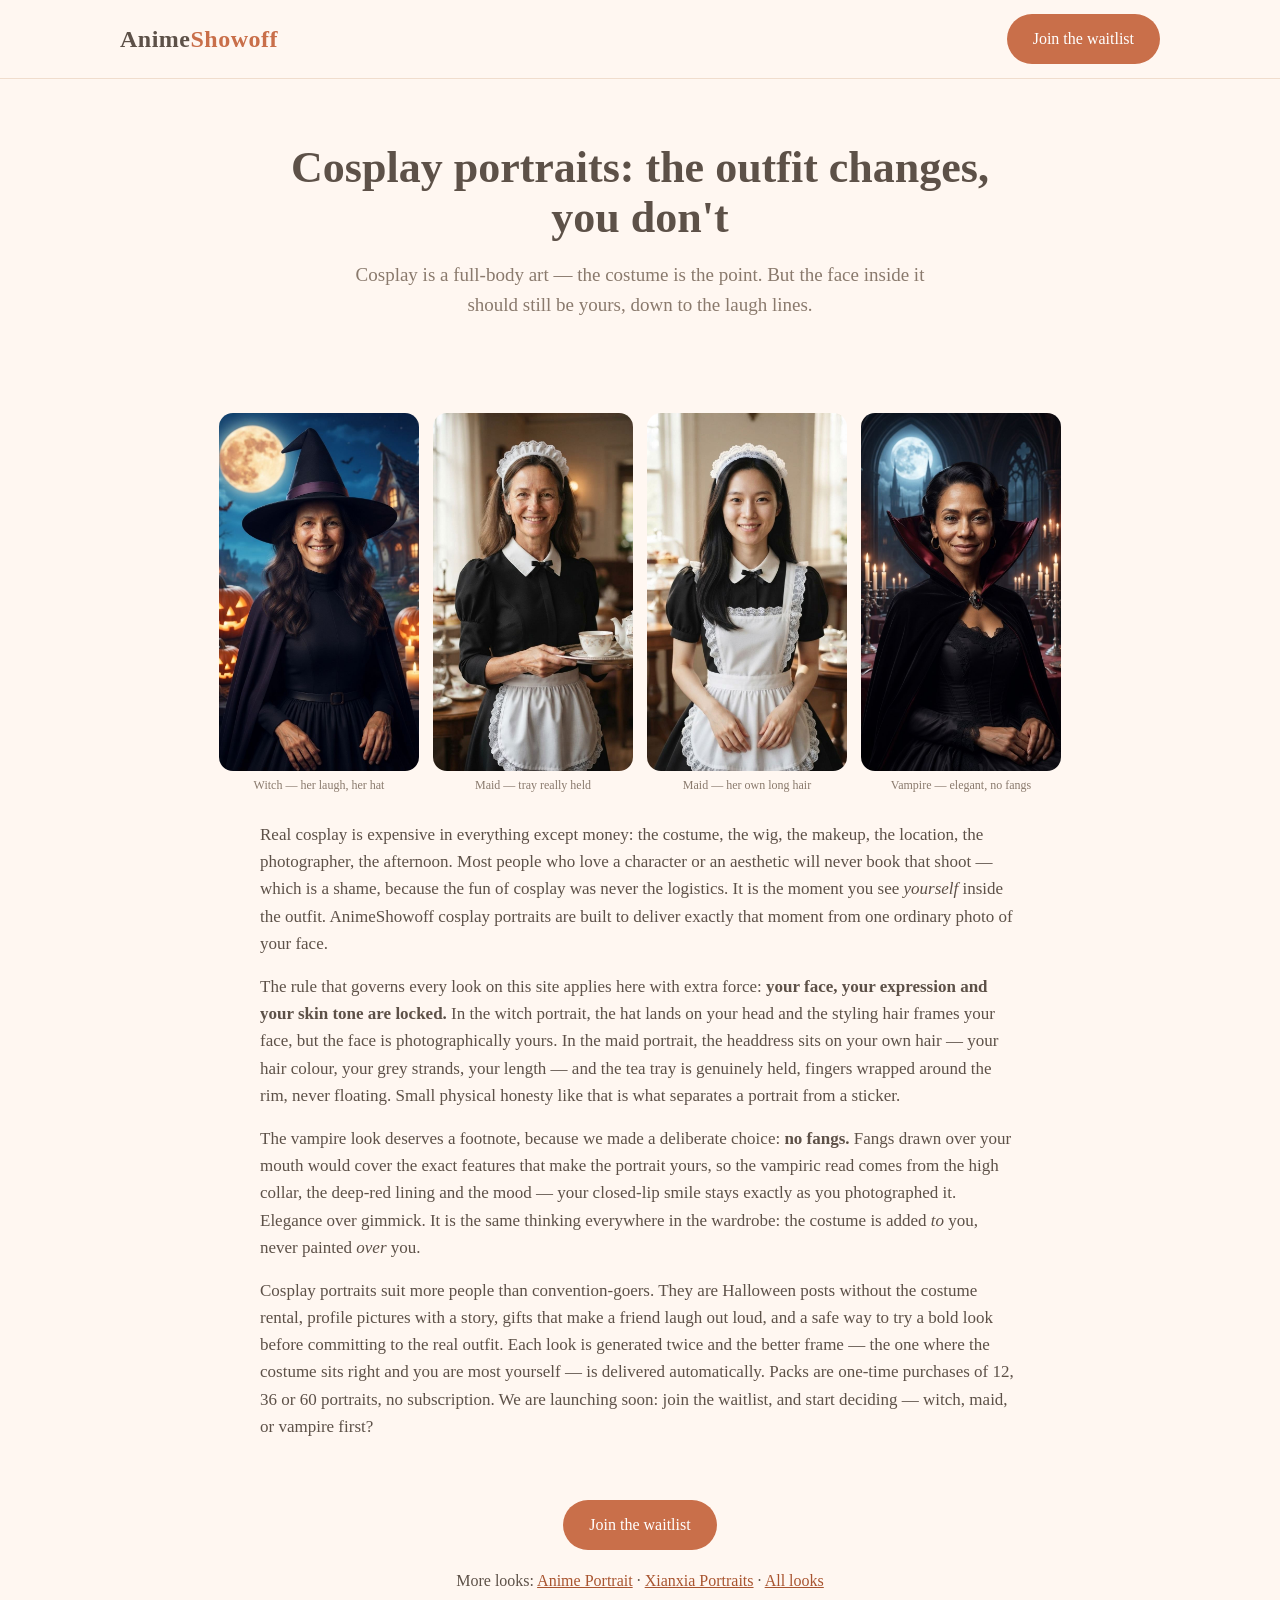
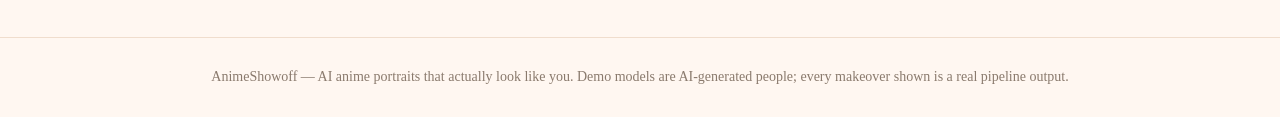
==== cosplay/index.html @ 93ccb56d "Add files via upload" ====
<!DOCTYPE html>
<html lang="en">
<head>
<meta charset="utf-8">
<meta name="viewport" content="width=device-width, initial-scale=1">
<title>Cosplay Portraits — Witch, Maid &amp; Vampire, Still You | AnimeShowoff</title>
<meta name="description" content="Full-body cosplay portraits from one photo: witch, maid and vampire looks with your real face, your own hair and your expression kept. No costume rental, no photo shoot.">
<link rel="canonical" href="https://animeshowoff.com/cosplay/">
<meta property="og:type" content="website">
<meta property="og:title" content="Cosplay Portraits — AnimeShowoff">
<meta property="og:description" content="Cosplay is the outfit. The face is yours. Witch, maid and vampire portraits from a single photo.">
<meta property="og:url" content="https://animeshowoff.com/cosplay/">
<meta property="og:image" content="https://animeshowoff.com/assets/f1-witch.jpg">
<link rel="stylesheet" href="/style.css">
</head>
<body>
<header class="site"><div class="wrap">
  <a class="logo" href="/">Anime<span>Showoff</span></a>
  <a class="btn" href="/#waitlist">Join the waitlist</a>
</div></header>

<div class="wrap">
  <section class="hero">
    <h1>Cosplay portraits: the outfit changes, you don't</h1>
    <p class="sub">Cosplay is a full-body art — the costume is the point. But the face inside it should still be yours, down to the laugh lines.</p>
  </section>

  <div class="gallery">
    <figure><img src="/assets/f1-witch.jpg" alt="Witch cosplay portrait — real face and warm laugh kept under the witch hat"><figcaption>Witch — her laugh, her hat</figcaption></figure>
    <figure><img src="/assets/f1-maid.jpg" alt="Maid cosplay portrait holding a tea tray, headdress on her own hair"><figcaption>Maid — tray really held</figcaption></figure>
    <figure><img src="/assets/f2-maid.jpg" alt="Maid cosplay portrait of a young woman, long hair kept loose and natural"><figcaption>Maid — her own long hair</figcaption></figure>
    <figure><img src="/assets/f3-vampire.jpg" alt="Vampire cosplay portrait — elegant, closed-lip smile, no fake fangs"><figcaption>Vampire — elegant, no fangs</figcaption></figure>
  </div>

  <div class="prose">
    <p>Real cosplay is expensive in everything except money: the costume, the wig, the makeup, the location, the photographer, the afternoon. Most people who love a character or an aesthetic will never book that shoot — which is a shame, because the fun of cosplay was never the logistics. It is the moment you see <em>yourself</em> inside the outfit. AnimeShowoff cosplay portraits are built to deliver exactly that moment from one ordinary photo of your face.</p>
    <p>The rule that governs every look on this site applies here with extra force: <strong>your face, your expression and your skin tone are locked.</strong> In the witch portrait, the hat lands on your head and the styling hair frames your face, but the face is photographically yours. In the maid portrait, the headdress sits on your own hair — your hair colour, your grey strands, your length — and the tea tray is genuinely held, fingers wrapped around the rim, never floating. Small physical honesty like that is what separates a portrait from a sticker.</p>
    <p>The vampire look deserves a footnote, because we made a deliberate choice: <strong>no fangs.</strong> Fangs drawn over your mouth would cover the exact features that make the portrait yours, so the vampiric read comes from the high collar, the deep-red lining and the mood — your closed-lip smile stays exactly as you photographed it. Elegance over gimmick. It is the same thinking everywhere in the wardrobe: the costume is added <em>to</em> you, never painted <em>over</em> you.</p>
    <p>Cosplay portraits suit more people than convention-goers. They are Halloween posts without the costume rental, profile pictures with a story, gifts that make a friend laugh out loud, and a safe way to try a bold look before committing to the real outfit. Each look is generated twice and the better frame — the one where the costume sits right and you are most yourself — is delivered automatically. Packs are one-time purchases of 12, 36 or 60 portraits, no subscription. We are launching soon: join the waitlist, and start deciding — witch, maid, or vampire first?</p>
  </div>

  <section class="center">
    <a class="btn" href="/#waitlist">Join the waitlist</a>
    <p style="margin-top:18px">More looks: <a href="/anime-portrait/">Anime Portrait</a> · <a href="/xianxia/">Xianxia Portraits</a> · <a href="/">All looks</a></p>
  </section>
</div>

<footer><div class="wrap">AnimeShowoff — AI anime portraits that actually look like you. Demo models are AI-generated people; every makeover shown is a real pipeline output.</div></footer>
</body>
</html>
---- style.css ----
:root{
  --bg:#fff7f1; --ink:#5d5148; --ink-soft:#8a7a6d; --card:#ffffff;
  --accent:#c96f4a; --accent-dark:#a8542f; --line:#f0ddcd; --gold:#e9b44c;
}
*{box-sizing:border-box;margin:0;padding:0}
body{background:var(--bg);color:var(--ink);font-family:Georgia,'Times New Roman',serif;line-height:1.6}
img{max-width:100%;display:block}
a{color:var(--accent-dark)}
.wrap{max-width:1080px;margin:0 auto;padding:0 20px}
header.site{position:sticky;top:0;background:rgba(255,247,241,.92);backdrop-filter:blur(6px);border-bottom:1px solid var(--line);z-index:10}
header.site .wrap{display:flex;justify-content:space-between;align-items:center;padding-top:14px;padding-bottom:14px}
.logo{font-size:24px;font-weight:bold;letter-spacing:.5px;color:var(--ink);text-decoration:none}
.logo span{color:var(--accent)}
.btn{display:inline-block;background:var(--accent);color:#fff;text-decoration:none;padding:12px 26px;border-radius:999px;font-size:16px;border:none;cursor:pointer;font-family:inherit}
.btn:hover{background:var(--accent-dark)}
.btn.ghost{background:transparent;color:var(--accent-dark);border:2px solid var(--accent)}
.hero{padding:64px 0 40px;text-align:center}
.hero h1{font-size:44px;line-height:1.15;max-width:760px;margin:0 auto 16px}
.hero p.sub{font-size:19px;color:var(--ink-soft);max-width:620px;margin:0 auto 26px}
.hero-pair{display:flex;gap:16px;justify-content:center;flex-wrap:wrap;margin-top:36px}
.hero-pair figure{width:230px}
.hero-pair img{border-radius:16px;aspect-ratio:768/1376;object-fit:cover;width:100%}
.hero-pair figcaption{font-size:13px;color:var(--ink-soft);margin-top:6px}
section{padding:44px 0}
h2{font-size:30px;text-align:center;margin-bottom:10px}
p.lede{text-align:center;color:var(--ink-soft);max-width:640px;margin:0 auto 28px}
.showcase{display:flex;justify-content:center}
.stage{position:relative;width:300px;aspect-ratio:768/1376;border-radius:18px;overflow:hidden}
.stage img{position:absolute;inset:0;width:100%;height:100%;object-fit:cover;opacity:0;animation:fade 18s infinite}
.stage img:nth-child(1){animation-delay:0s}.stage img:nth-child(2){animation-delay:3s}
.stage img:nth-child(3){animation-delay:6s}.stage img:nth-child(4){animation-delay:9s}
.stage img:nth-child(5){animation-delay:12s}.stage img:nth-child(6){animation-delay:15s}
@keyframes fade{0%{opacity:0}4%{opacity:1}16%{opacity:1}20%{opacity:0}100%{opacity:0}}
.matrix-row{margin-bottom:30px}
.matrix-row h3{font-size:17px;margin-bottom:10px;color:var(--ink)}
.row-imgs{display:flex;gap:10px;overflow-x:auto;padding-bottom:6px}
.row-imgs figure{flex:0 0 128px}
.row-imgs img{border-radius:12px;aspect-ratio:768/1376;object-fit:cover;width:100%}
.row-imgs figcaption{font-size:12px;color:var(--ink-soft);text-align:center;margin-top:4px}
.row-imgs figure.orig img{outline:3px solid var(--gold)}
.steps{display:grid;grid-template-columns:repeat(auto-fit,minmax(240px,1fr));gap:18px}
.step{background:var(--card);border:1px solid var(--line);border-radius:16px;padding:24px}
.step .n{font-size:28px;color:var(--accent);font-weight:bold}
.pricing{display:grid;grid-template-columns:repeat(auto-fit,minmax(250px,1fr));gap:18px;align-items:stretch}
.pack{background:var(--card);border:1px solid var(--line);border-radius:18px;padding:28px 24px;text-align:center;position:relative;display:flex;flex-direction:column}
.pack.best{border:2px solid var(--accent)}
.badge{position:absolute;top:-13px;left:50%;transform:translateX(-50%);background:var(--accent);color:#fff;font-size:12px;padding:4px 14px;border-radius:999px;letter-spacing:1px}
.pack .price{font-size:38px;font-weight:bold}
.pack .count{font-size:17px;margin:2px 0 4px}
.pack .per{font-size:13px;color:var(--ink-soft)}
.pack .persona{font-style:italic;margin:12px 0 16px;color:var(--ink)}
.pack ul{list-style:none;font-size:14px;color:var(--ink-soft);margin-bottom:20px}
.pack .btn{margin-top:auto}
.waitlist{background:var(--card);border:1px solid var(--line);border-radius:18px;padding:36px 28px;text-align:center;max-width:640px;margin:0 auto}
.waitlist form{display:flex;gap:10px;flex-wrap:wrap;justify-content:center;margin-top:18px}
.waitlist input[type=email]{flex:1 1 260px;padding:12px 16px;border:1px solid var(--line);border-radius:999px;font-size:16px;font-family:inherit}
.waitlist select{padding:12px;border:1px solid var(--line);border-radius:999px;font-size:15px;font-family:inherit;background:#fff}
#wl-msg{margin-top:12px;font-size:15px;min-height:22px}
.faq{max-width:760px;margin:0 auto}
.faq details{background:var(--card);border:1px solid var(--line);border-radius:12px;padding:16px 20px;margin-bottom:10px}
.faq summary{cursor:pointer;font-weight:bold}
.faq p{margin-top:8px;color:var(--ink-soft)}
footer{border-top:1px solid var(--line);padding:28px 0;text-align:center;color:var(--ink-soft);font-size:14px}
.gallery{display:flex;gap:14px;flex-wrap:wrap;justify-content:center;margin:26px 0}
.gallery figure{width:200px}
.gallery img{border-radius:14px;aspect-ratio:768/1376;object-fit:cover;width:100%}
.gallery figcaption{font-size:12px;color:var(--ink-soft);text-align:center;margin-top:5px}
.prose{max-width:760px;margin:0 auto}
.prose p{margin-bottom:16px;font-size:17px}
.center{text-align:center}
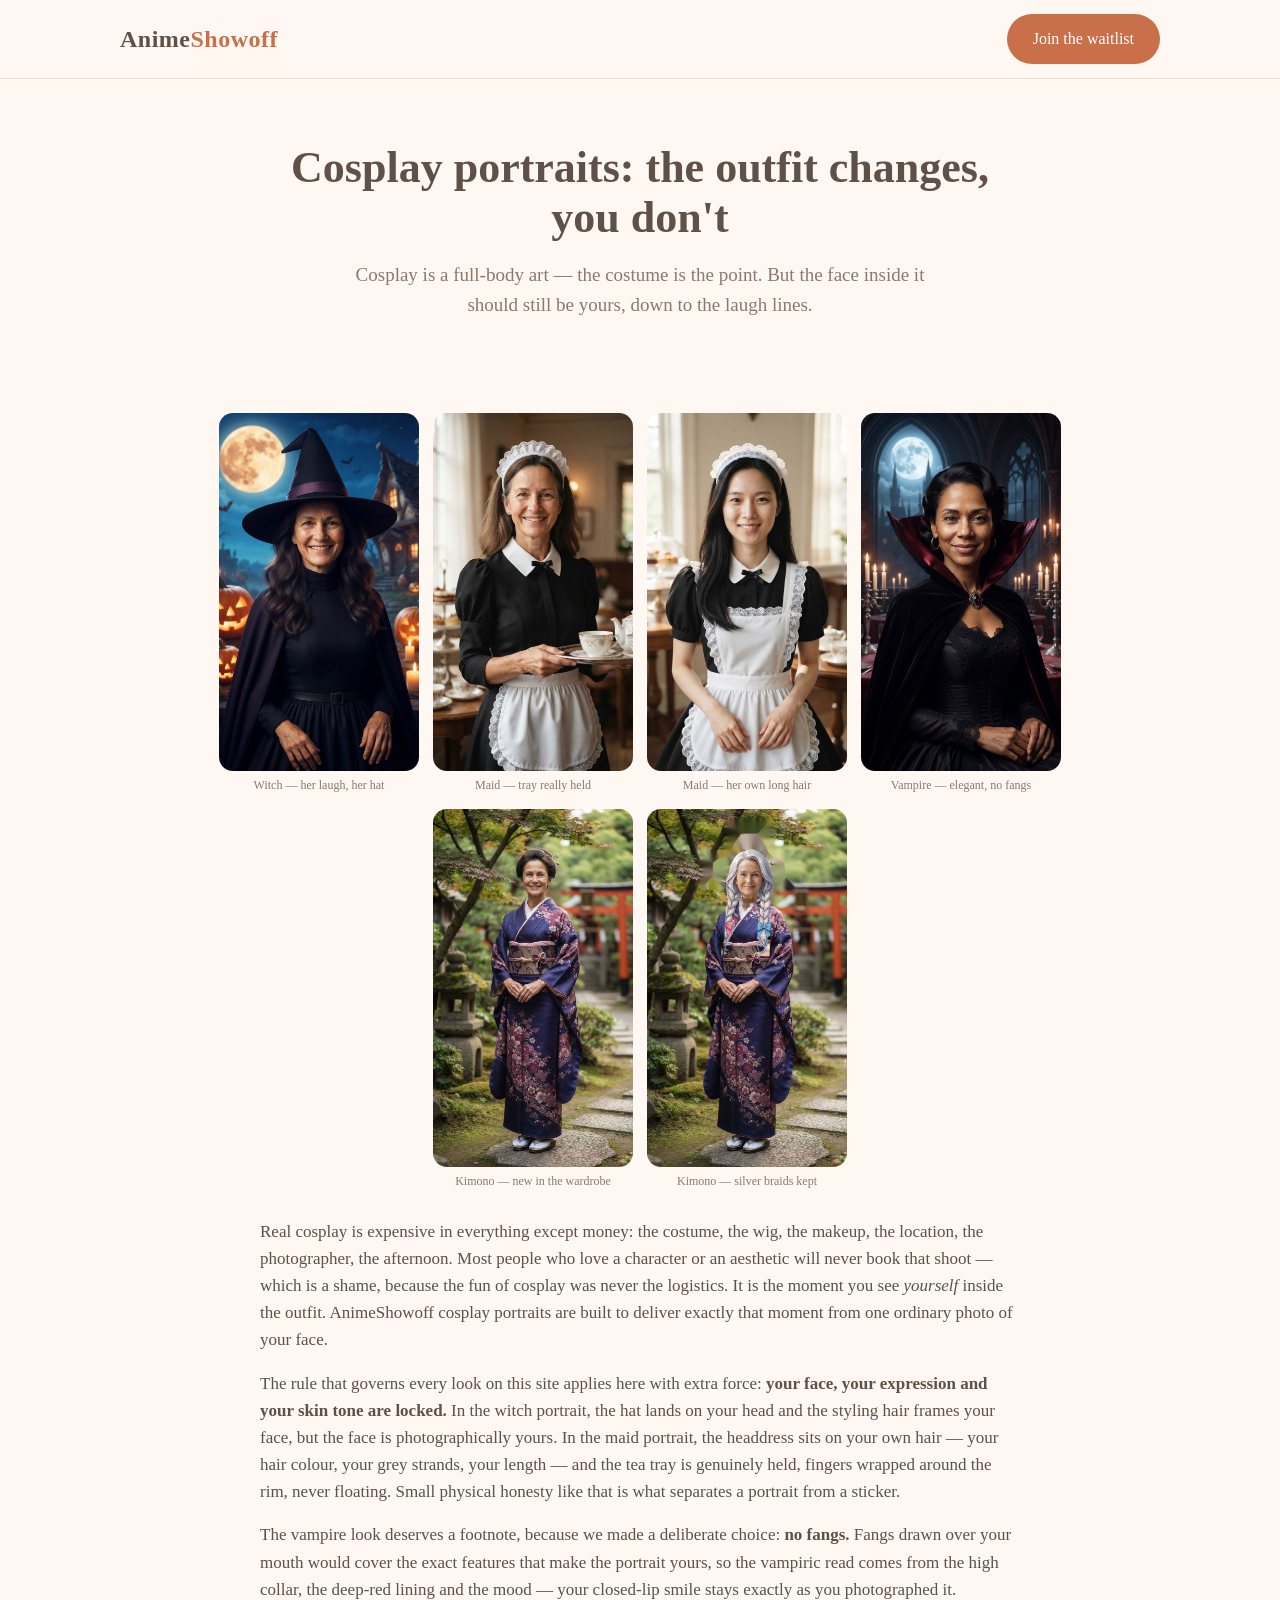
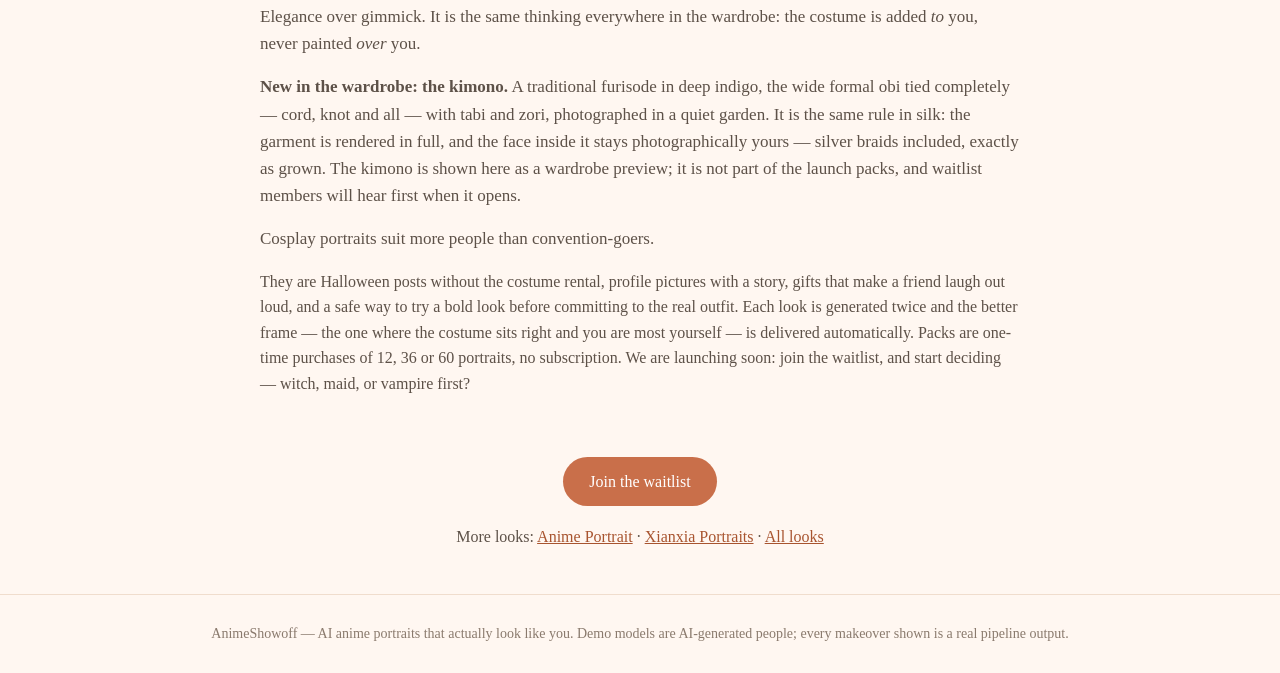
==== commit c48a1b22: "Add files via upload" ====
--- a/cosplay/index.html
+++ b/cosplay/index.html
@@ -30,13 +30,16 @@
     <figure><img src="/assets/f1-maid.jpg" alt="Maid cosplay portrait holding a tea tray, headdress on her own hair"><figcaption>Maid — tray really held</figcaption></figure>
     <figure><img src="/assets/f2-maid.jpg" alt="Maid cosplay portrait of a young woman, long hair kept loose and natural"><figcaption>Maid — her own long hair</figcaption></figure>
     <figure><img src="/assets/f3-vampire.jpg" alt="Vampire cosplay portrait — elegant, closed-lip smile, no fake fangs"><figcaption>Vampire — elegant, no fangs</figcaption></figure>
+    <figure><img src="/assets/f1-kimono.jpg" alt="Kimono portrait of a woman in her fifties — traditional indigo furisode with a full formal obi, her face and gentle smile kept"><figcaption>Kimono — new in the wardrobe</figcaption></figure>
+    <figure><img src="/assets/f4-kimono.jpg" alt="Kimono portrait of a silver-haired woman in her sixties — silver twin braids kept over a traditional indigo kimono"><figcaption>Kimono — silver braids kept</figcaption></figure>
   </div>
 
   <div class="prose">
     <p>Real cosplay is expensive in everything except money: the costume, the wig, the makeup, the location, the photographer, the afternoon. Most people who love a character or an aesthetic will never book that shoot — which is a shame, because the fun of cosplay was never the logistics. It is the moment you see <em>yourself</em> inside the outfit. AnimeShowoff cosplay portraits are built to deliver exactly that moment from one ordinary photo of your face.</p>
     <p>The rule that governs every look on this site applies here with extra force: <strong>your face, your expression and your skin tone are locked.</strong> In the witch portrait, the hat lands on your head and the styling hair frames your face, but the face is photographically yours. In the maid portrait, the headdress sits on your own hair — your hair colour, your grey strands, your length — and the tea tray is genuinely held, fingers wrapped around the rim, never floating. Small physical honesty like that is what separates a portrait from a sticker.</p>
     <p>The vampire look deserves a footnote, because we made a deliberate choice: <strong>no fangs.</strong> Fangs drawn over your mouth would cover the exact features that make the portrait yours, so the vampiric read comes from the high collar, the deep-red lining and the mood — your closed-lip smile stays exactly as you photographed it. Elegance over gimmick. It is the same thinking everywhere in the wardrobe: the costume is added <em>to</em> you, never painted <em>over</em> you.</p>
-    <p>Cosplay portraits suit more people than convention-goers. They are Halloween posts without the costume rental, profile pictures with a story, gifts that make a friend laugh out loud, and a safe way to try a bold look before committing to the real outfit. Each look is generated twice and the better frame — the one where the costume sits right and you are most yourself — is delivered automatically. Packs are one-time purchases of 12, 36 or 60 portraits, no subscription. We are launching soon: join the waitlist, and start deciding — witch, maid, or vampire first?</p>
+    <p><strong>New in the wardrobe: the kimono.</strong> A traditional furisode in deep indigo, the wide formal obi tied completely — cord, knot and all — with tabi and zori, photographed in a quiet garden. It is the same rule in silk: the garment is rendered in full, and the face inside it stays photographically yours — silver braids included, exactly as grown. The kimono is shown here as a wardrobe preview; it is not part of the launch packs, and waitlist members will hear first when it opens.</p>
+    <p>Cosplay portraits suit more people than convention-goers.</p> They are Halloween posts without the costume rental, profile pictures with a story, gifts that make a friend laugh out loud, and a safe way to try a bold look before committing to the real outfit. Each look is generated twice and the better frame — the one where the costume sits right and you are most yourself — is delivered automatically. Packs are one-time purchases of 12, 36 or 60 portraits, no subscription. We are launching soon: join the waitlist, and start deciding — witch, maid, or vampire first?</p>
   </div>
 
   <section class="center">
